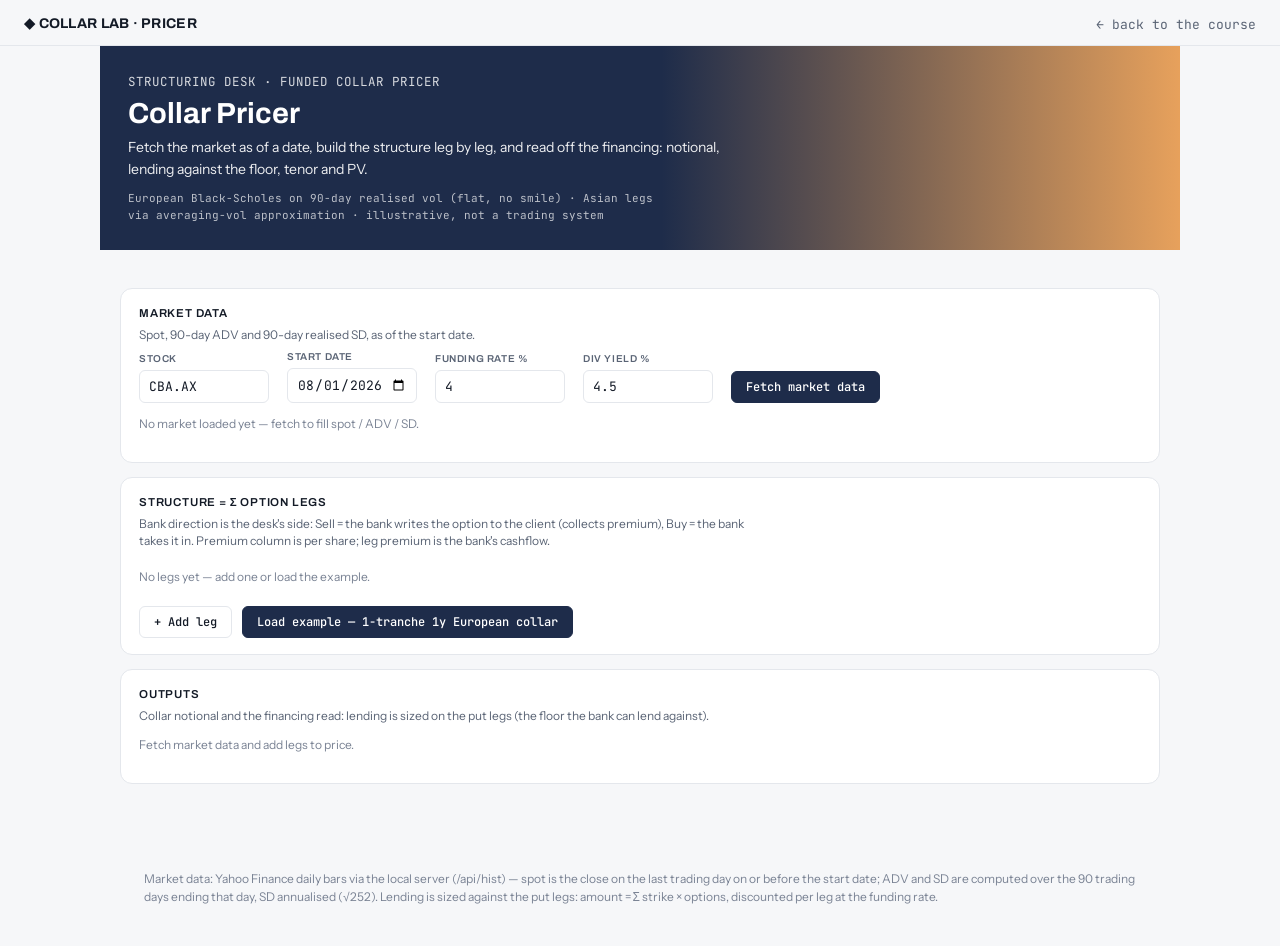
==== pricer/index.html @ 74e8ebea "Collar Pricer: new dashboard at /pricer with live market data server.py replaces the static server: " ====
<!DOCTYPE html>
<html lang="en">
<head>
  <meta charset="utf-8">
  <meta name="viewport" content="width=device-width, initial-scale=1">
  <title>Collar Pricer</title>
  <link rel="preconnect" href="https://fonts.googleapis.com">
  <link rel="preconnect" href="https://fonts.gstatic.com" crossorigin>
  <link href="https://fonts.googleapis.com/css2?family=Archivo:wght@600;700&family=Instrument+Sans:wght@400;500&family=JetBrains+Mono:wght@400;500&display=swap" rel="stylesheet">
  <link rel="stylesheet" href="../css/style.css">
  <link rel="icon" href="data:image/svg+xml,<svg xmlns='http://www.w3.org/2000/svg' viewBox='0 0 100 100'><text y='.9em' font-size='90'>🧮</text></svg>">
  <style>
    table.legs { border-collapse: collapse; width: 100%; font-size: 12.5px; margin: 10px 0; }
    table.legs th {
      font-family: var(--font-display); font-weight: 600; text-transform: uppercase;
      letter-spacing: 0.05em; font-size: 10px; color: var(--ink-2);
      border-bottom: 1px solid var(--baseline); padding: 6px 6px; text-align: left; white-space: nowrap;
    }
    table.legs td { padding: 5px 6px; border-bottom: 1px solid var(--grid); vertical-align: middle; }
    table.legs input, table.legs select {
      font-family: var(--font-mono); font-size: 12px; color: var(--ink);
      background: var(--surface); border: 1px solid var(--border); border-radius: 6px;
      padding: 5px 7px; width: 100%; min-width: 74px;
    }
    table.legs input[type=number] { min-width: 88px; }
    table.legs input:focus, table.legs select:focus { outline: 2px solid var(--dawn-deep); outline-offset: -1px; }
    table.legs td.calc { font-family: var(--font-mono); font-variant-numeric: tabular-nums; text-align: right; white-space: nowrap; }
    table.legs td.calc.pos { color: var(--good-text); }
    table.legs td.calc.neg { color: var(--critical); }
    table.legs button.x { appearance: none; border: none; background: none; color: var(--critical); font-size: 15px; cursor: pointer; padding: 0 4px; }
    .legs-wrap { overflow-x: auto; }
    .mkt-inputs { display: flex; gap: 18px; flex-wrap: wrap; align-items: flex-end; }
    .mkt-inputs .field label {
      display: block; font-family: var(--font-display); font-size: 10px; font-weight: 600;
      text-transform: uppercase; letter-spacing: 0.06em; color: var(--ink-2); margin-bottom: 4px;
    }
    .mkt-inputs .field input {
      font-family: var(--font-mono); font-size: 13px; color: var(--ink);
      background: var(--surface); border: 1px solid var(--border); border-radius: 6px;
      padding: 7px 9px; width: 130px;
    }
    .mkt-inputs .field input:focus { outline: 2px solid var(--dawn-deep); outline-offset: -1px; }
    .fetch-err { color: var(--critical); font-size: 12.5px; margin-top: 8px; }
  </style>
</head>
<body>
  <header class="app">
    <div class="masthead-nav">
      <span class="brand">◆ COLLAR LAB · PRICER</span>
      <nav class="tabs"><button onclick="location.href='/index.html'">← back to the course</button></nav>
    </div>
  </header>
  <main id="main">
    <header class="masthead">
      <p class="kicker">STRUCTURING DESK · FUNDED COLLAR PRICER</p>
      <h1>Collar Pricer</h1>
      <p class="sub">Fetch the market as of a date, build the structure leg by leg, and read off the financing: notional, lending against the floor, tenor and PV.</p>
      <p class="asat">European Black-Scholes on 90-day realised vol (flat, no smile) · Asian legs via averaging-vol approximation · illustrative, not a trading system</p>
    </header>
    <div class="wrap" id="app"></div>
  </main>
  <footer class="app">
    Market data: Yahoo Finance daily bars via the local server (/api/hist) — spot is the close on the last trading day on or
    before the start date; ADV and SD are computed over the 90 trading days ending that day, SD annualised (√252).
    Lending is sized against the put legs: amount = Σ strike × options, discounted per leg at the funding rate.
  </footer>
  <script src="../js/state.js"></script>
  <script src="../js/bs.js"></script>
  <script src="../js/ui.js"></script>
  <script src="pricer.js"></script>
</body>
</html>
---- css/style.css ----
/* ============ Collar Lab — styled after the Investment dashboard ============
   Tokens lifted from /Users/gazmart/code/Investment: navy/amber dawn gradient,
   Archivo display, Instrument Sans body, JetBrains Mono numerals, white cards
   on paper grey. Light-only, like the original.                              */
:root {
  --ink: #131a26;
  --ink-2: #5a6475;
  --muted: #7a8394;
  --page: #f6f7f9;
  --surface: #ffffff;
  --border: #e4e7ec;
  --grid: #eceef2;
  --baseline: #c8cdd6;
  --dawn-deep: #1e2c4a;
  --dawn-light: #e7a15c;
  --accent: #1e2c4a;
  --hover: color-mix(in srgb, var(--ink) 5%, transparent);

  /* chart series — brand hues stepped for mark duty (validated: CVD ΔE 9.2,
     all ≥3:1 on white). Chrome keeps the exact Investment tokens. */
  --s1: #33549b;      /* net / primary — chart navy */
  --s2: #b4552d;      /* put leg — signal terracotta (exact brand) */
  --s3: #5aa06d;      /* call leg — free green, stepped lighter for CVD */
  --s4: #e7a15c;      /* amber — labeled reference lines only */
  --s5: #7f92b3;      /* slate */
  --s7: #7f92b3;      /* recessive secondary series — slate (2-series max, legend) */
  --s8: #b4552d;
  --good: #4e7d5b;
  --good-text: #4e7d5b;
  --warn: #e7a15c;
  --serious: #b4552d;
  --critical: #b4552d;
  --div-pos: #5aa06d; /* buys */
  --div-neg: #b4552d; /* sells */
  --shadow: none;

  --font-display: "Archivo", Arial, Helvetica, sans-serif;
  --font-body: "Instrument Sans", Arial, Helvetica, sans-serif;
  --font-mono: "JetBrains Mono", ui-monospace, monospace;
}

* { box-sizing: border-box; }
html, body { margin: 0; padding: 0; }
body {
  background: var(--page);
  color: var(--ink);
  font-family: var(--font-body);
  font-size: 14.5px;
  line-height: 1.55;
  -webkit-font-smoothing: antialiased;
}
:focus-visible { outline: 2px solid var(--dawn-deep); outline-offset: 2px; }
.mono { font-family: var(--font-mono); font-variant-numeric: tabular-nums; }

/* ---------- sticky top: brand + tabs + globals ---------- */
header.app {
  position: sticky; top: 0; z-index: 30;
  background: var(--page);
  border-bottom: 1px solid var(--border);
  padding: 0 24px;
}
.masthead-nav { display: flex; align-items: center; gap: 24px; padding: 12px 0 0; }
.masthead-nav .brand {
  font-family: var(--font-display); font-weight: 700; font-size: 14px;
  letter-spacing: 0.02em; flex-shrink: 0; padding-bottom: 10px;
}
nav.tabs { display: flex; gap: 18px; overflow-x: auto; scrollbar-width: none; margin-left: auto; }
nav.tabs::-webkit-scrollbar { display: none; }
nav.tabs button {
  appearance: none; border: none; background: none; cursor: pointer;
  font-family: var(--font-mono); font-size: 13px; color: var(--ink-2);
  padding: 4px 0 10px;
  border-bottom: 2px solid transparent;
  white-space: nowrap;
  display: flex; align-items: center; gap: 6px;
}
nav.tabs button .n { color: var(--dawn-light); font-weight: 500; }
nav.tabs button:hover { color: var(--ink); }
nav.tabs button.active { color: var(--dawn-deep); border-bottom-color: var(--dawn-deep); font-weight: 500; }
nav.tabs button.active .n { color: var(--dawn-light); }

.globals {
  display: flex; align-items: center; gap: 18px; flex-wrap: wrap;
  padding: 9px 0 10px;
  border-top: 1px solid var(--border);
  font-size: 12px;
}
.globals .g-item { display: flex; align-items: center; gap: 7px; color: var(--ink-2); font-family: var(--font-mono); font-size: 12px; }
.globals .g-item b { color: var(--ink); font-weight: 500; font-variant-numeric: tabular-nums; }
.globals input[type=range] { width: 100px; accent-color: var(--dawn-deep); }

/* ---------- gradient masthead banner ---------- */
.masthead {
  position: relative;
  display: flex; flex-direction: column; justify-content: center; gap: 7px;
  min-height: 120px;
  padding: 26px 28px;
  color: #fff;
  background: linear-gradient(90deg, var(--dawn-deep) 0%, var(--dawn-deep) 52%, var(--dawn-light) 100%);
}
.masthead .kicker { font-family: var(--font-mono); font-size: 12.5px; color: rgba(255,255,255,0.82); margin: 0; }
.masthead h1 { font-family: var(--font-display); font-weight: 700; font-size: 29px; margin: 0; line-height: 1.1; }
.masthead .sub { font-size: 14px; color: rgba(255,255,255,0.92); margin: 0; max-width: 70ch; }
.masthead .asat { font-family: var(--font-mono); font-size: 11px; color: rgba(255,255,255,0.7); margin: 2px 0 0; }
.masthead .toolbar { position: absolute; right: 28px; top: 22px; display: flex; gap: 10px; }
.pill {
  display: inline-flex; align-items: center; gap: 7px;
  font-family: var(--font-mono); font-size: 11px;
  padding: 5px 10px; border-radius: 999px;
  background: rgba(255,255,255,0.14); border: 1px solid rgba(255,255,255,0.28);
  color: rgba(255,255,255,0.95); white-space: nowrap;
}
.pill .dot { width: 8px; height: 8px; border-radius: 50%; background: var(--dawn-light); box-shadow: 0 0 0 3px rgba(231,161,92,0.25); }

/* ---------- main layout ---------- */
main { max-width: 1080px; margin: 0 auto; padding: 0 0 64px; }
.wrap { padding: 24px 20px 0; }
section.tab-panel { display: none; padding: 24px 20px 0; }
section.tab-panel.active { display: block; }

h2 {
  font-family: var(--font-display); font-weight: 700;
  font-size: 21px; letter-spacing: 0.005em; margin: 4px 0 4px;
}
h3 {
  font-family: var(--font-display); font-weight: 600; text-transform: uppercase;
  letter-spacing: 0.06em; font-size: 13px; color: var(--ink);
  margin: 32px 0 8px;
}
p.lede { color: var(--ink-2); font-size: 14.5px; max-width: 76ch; margin: 4px 0 18px; }
p { max-width: 76ch; }
.dim { color: var(--ink-2); }
small, .small { font-size: 12px; color: var(--muted); }
code { font-family: var(--font-mono); background: var(--grid); padding: 1px 5px; border-radius: 4px; font-size: 0.88em; }

/* cards & grid */
.card {
  background: var(--surface);
  border: 1px solid var(--border);
  border-radius: 12px;
  padding: 16px 18px;
  margin: 14px 0;
}
.card .caption { font-size: 12px; color: var(--ink-2); margin-top: 8px; max-width: none; line-height: 1.5; }
.grid2 { display: grid; grid-template-columns: 1fr 1fr; gap: 14px; }
.grid3 { display: grid; grid-template-columns: 1fr 1fr 1fr; gap: 14px; }
.grid2 .card, .grid3 .card { margin: 0; }
@media (max-width: 900px) { .grid2, .grid3 { grid-template-columns: 1fr; } }

/* callouts — Investment style: amber tint, terracotta for warnings */
.callout {
  border-left: 3px solid var(--dawn-light);
  background: color-mix(in srgb, var(--dawn-light) 8%, #fff);
  border: 1px solid var(--border);
  border-left: 3px solid var(--dawn-light);
  border-radius: 0 8px 8px 0;
  padding: 12px 16px;
  margin: 16px 0;
  max-width: 82ch;
}
.callout.trader { border-left-color: var(--dawn-deep); background: color-mix(in srgb, var(--dawn-deep) 5%, #fff); }
.callout.warn { border-left-color: var(--critical); background: color-mix(in srgb, var(--critical) 7%, #fff); }
.callout .tag {
  display: block; font-family: var(--font-display); font-size: 10.5px; font-weight: 600;
  letter-spacing: 0.08em; text-transform: uppercase; color: var(--ink-2); margin-bottom: 3px;
}
.callout p { margin: 4px 0; font-size: 13.5px; line-height: 1.5; }

/* stat tiles */
.tiles { display: flex; gap: 12px; flex-wrap: wrap; margin: 14px 0; }
.tile {
  background: var(--surface); border: 1px solid var(--border); border-radius: 12px;
  padding: 14px 16px; min-width: 150px; flex: 1;
}
.tile .k {
  font-family: var(--font-display); text-transform: uppercase; letter-spacing: 0.08em;
  font-size: 10.5px; color: var(--ink-2);
}
.tile .v { font-family: var(--font-mono); font-size: 21px; font-weight: 500; margin-top: 5px; }
.tile .d { font-family: var(--font-mono); font-size: 11px; color: var(--ink-2); margin-top: 2px; }
.tile .v.pos { color: var(--good-text); }
.tile .v.neg { color: var(--critical); }

/* ---------- controls ---------- */
.controls {
  display: flex; gap: 10px 22px; flex-wrap: wrap; align-items: center;
  background: var(--surface); border: 1px solid var(--border); border-radius: 12px;
  padding: 12px 16px; margin: 14px 0;
}
.ctl { display: flex; flex-direction: column; gap: 3px; min-width: 132px; }
.ctl > label {
  font-family: var(--font-display); text-transform: uppercase; letter-spacing: 0.06em;
  color: var(--ink-2); font-size: 10px;
  display: flex; justify-content: space-between; gap: 8px; align-items: baseline;
}
.ctl > label b { font-family: var(--font-mono); color: var(--ink); font-variant-numeric: tabular-nums; font-weight: 500; font-size: 12px; text-transform: none; letter-spacing: 0; }
.ctl input[type=range] { width: 100%; accent-color: var(--dawn-deep); margin: 0; }
.ctl select {
  font-family: var(--font-mono); font-size: 12.5px; color: var(--ink);
  background: var(--surface); border: 1px solid var(--border); border-radius: 6px;
  padding: 6px 8px;
}
.ctl select:focus { outline: 2px solid var(--dawn-deep); outline-offset: -1px; }
.seg { display: inline-flex; border: 1px solid var(--border); border-radius: 6px; overflow: hidden; background: var(--surface); }
.seg button {
  appearance: none; border: none; background: none; cursor: pointer;
  font-family: var(--font-mono); font-size: 11.5px; padding: 5px 11px; color: var(--ink-2);
}
.seg button.active { background: var(--dawn-deep); color: #fff; font-weight: 500; }
.seg button:not(.active):hover { color: var(--ink); background: var(--hover); }
.chk { display: flex; align-items: center; gap: 7px; color: var(--ink-2); font-size: 13px; cursor: pointer; }
.chk input { width: 15px; height: 15px; accent-color: var(--dawn-deep); }

button.btn {
  font-family: var(--font-mono); font-size: 12px; font-weight: 500;
  background: var(--dawn-deep); color: #fff; border: 1px solid var(--dawn-deep); border-radius: 6px;
  padding: 7px 14px; cursor: pointer;
}
button.btn.ghost { background: var(--surface); color: var(--ink); border-color: var(--border); }
button.btn:hover { opacity: 0.92; }

/* ---------- chart internals ---------- */
.chart-box { position: relative; }
.chart-box svg { display: block; width: 100%; height: auto; }
.chart-box svg text { font-family: var(--font-mono); }
.chart-title {
  font-family: var(--font-display); font-weight: 600; text-transform: uppercase;
  letter-spacing: 0.07em; font-size: 11.5px; color: var(--ink); margin: 0 0 3px;
}
.chart-sub { font-size: 12px; color: var(--ink-2); margin: 0 0 6px; line-height: 1.45; }
.legend { display: flex; gap: 14px; flex-wrap: wrap; margin: 6px 0 2px; font-family: var(--font-mono); font-size: 11px; color: var(--ink-2); }
.legend .li { display: inline-flex; align-items: center; gap: 6px; }
.legend .swatch { width: 14px; height: 3px; border-radius: 2px; display: inline-block; }
.legend .swatch.dashed { background: repeating-linear-gradient(90deg, currentColor 0 3px, transparent 3px 6px); height: 2px; }
.viz-tooltip {
  position: absolute; pointer-events: none; z-index: 20;
  background: var(--dawn-deep); color: #fff; border-radius: 6px;
  box-shadow: 0 4px 12px rgba(0,0,0,0.2);
  padding: 7px 10px; font-family: var(--font-mono); font-size: 11px; line-height: 1.55;
  min-width: 130px; display: none;
}
.viz-tooltip .tt-x { font-weight: 500; margin-bottom: 2px; color: var(--dawn-light); }
.viz-tooltip .row { display: flex; align-items: center; gap: 10px; justify-content: space-between; }
.viz-tooltip .row .name { display: inline-flex; align-items: center; gap: 5px; color: rgba(255,255,255,0.75); }
.viz-tooltip .row .val { font-variant-numeric: tabular-nums; }
.viz-tooltip .dot { width: 7px; height: 7px; border-radius: 50%; display: inline-block; }

/* scenario player */
.player-bar {
  display: flex; align-items: center; gap: 12px; flex-wrap: wrap;
  background: var(--surface); border: 1px solid var(--border); border-radius: 12px;
  padding: 10px 14px; margin: 12px 0;
}
.player-bar input[type=range] { flex: 1; min-width: 140px; accent-color: var(--dawn-deep); }
.player-bar .day { font-size: 12.5px; font-weight: 500; min-width: 92px; text-align: right; font-variant-numeric: tabular-nums; }
.player-narrate { min-height: 62px; }
.narrate.paused-moment {
  border-left-color: var(--dawn-light);
  background: color-mix(in srgb, var(--dawn-light) 10%, var(--surface));
  box-shadow: 0 0 0 1px color-mix(in srgb, var(--dawn-light) 45%, transparent);
}
.paused-tag {
  display: inline-flex; align-items: center; gap: 6px;
  font-family: var(--font-mono); font-size: 10.5px; font-weight: 600;
  letter-spacing: 0.07em; text-transform: uppercase;
  color: var(--dawn-deep); margin-left: 12px;
}
.paused-tag .pdot {
  width: 8px; height: 8px; border-radius: 50%;
  background: var(--dawn-light);
  box-shadow: 0 0 0 3px color-mix(in srgb, var(--dawn-light) 30%, transparent);
  animation: pausepulse 1.6s ease-in-out infinite;
}
@keyframes pausepulse { 0%, 100% { opacity: 1; } 50% { opacity: 0.35; } }
.continue-btn { margin-top: 10px; }
.milestone-row { display: flex; gap: 14px; flex-wrap: wrap; margin: 8px 0 2px; }
.ms-dot {
  font-family: var(--font-mono); font-size: 11px; color: var(--muted);
  display: inline-flex; align-items: center; gap: 5px;
}
.ms-dot .tick { color: var(--grid); font-size: 13px; transition: color .2s; }
.ms-dot.hit { color: var(--ink); }
.ms-dot.hit .tick { color: var(--dawn-light); }
.scenario-picker { display: flex; gap: 8px; flex-wrap: wrap; margin: 12px 0 4px; }
.scenario-picker button {
  appearance: none; font-family: var(--font-mono); font-size: 12px; cursor: pointer;
  background: var(--surface); color: var(--ink-2);
  border: 1px solid var(--border); border-radius: 999px; padding: 6px 14px;
}
.scenario-picker button:hover { color: var(--ink); background: var(--hover); }
.scenario-picker button.active { background: var(--dawn-deep); color: #fff; border-color: var(--dawn-deep); }

/* timeline scrubber */
.scrubber {
  display: flex; align-items: center; gap: 14px; margin: 10px 0;
  background: var(--surface); border: 1px solid var(--border); border-radius: 12px;
  padding: 10px 16px;
}
.scrubber input[type=range] { flex: 1; accent-color: var(--dawn-deep); }
.scrubber .day { font-family: var(--font-mono); font-variant-numeric: tabular-nums; font-weight: 500; font-size: 13px; min-width: 100px; }

/* narrative / commentary */
.narrate {
  background: var(--surface);
  border: 1px solid var(--border);
  border-left: 3px solid var(--dawn-light);
  border-radius: 0 12px 12px 0;
  padding: 13px 18px; margin: 12px 0;
}
.narrate .phase {
  font-family: var(--font-display); font-size: 11px; font-weight: 700;
  letter-spacing: 0.08em; text-transform: uppercase; color: var(--dawn-deep);
}
.narrate p { margin: 5px 0 0; font-size: 13.5px; line-height: 1.5; }

/* tables */
table.data { border-collapse: collapse; width: 100%; font-size: 13px; margin: 10px 0; }
table.data th {
  text-align: right; font-family: var(--font-display); font-weight: 600;
  text-transform: uppercase; letter-spacing: 0.06em;
  color: var(--ink-2); font-size: 10.5px;
  border-bottom: 1px solid var(--border); padding: 7px 10px;
}
table.data th:first-child, table.data td:first-child { text-align: left; }
table.data td {
  text-align: right; padding: 8px 10px; border-bottom: 1px solid var(--grid);
  font-family: var(--font-mono); font-variant-numeric: tabular-nums; font-size: 12.5px;
}
table.data td:first-child { font-family: var(--font-body); font-size: 13px; }
table.data tbody tr:hover { background: var(--hover); }
table.data tr.hl td { font-weight: 600; color: var(--dawn-deep); }

footer.app {
  max-width: 1080px; margin: 0 auto; padding: 8px 44px 40px;
  color: var(--muted); font-size: 12px; line-height: 1.5;
}

@media (max-width: 760px) {
  .masthead h1 { font-size: 23px; }
  .masthead .toolbar { position: static; margin-bottom: 4px; }
  section.tab-panel { padding: 18px 14px 0; }
}
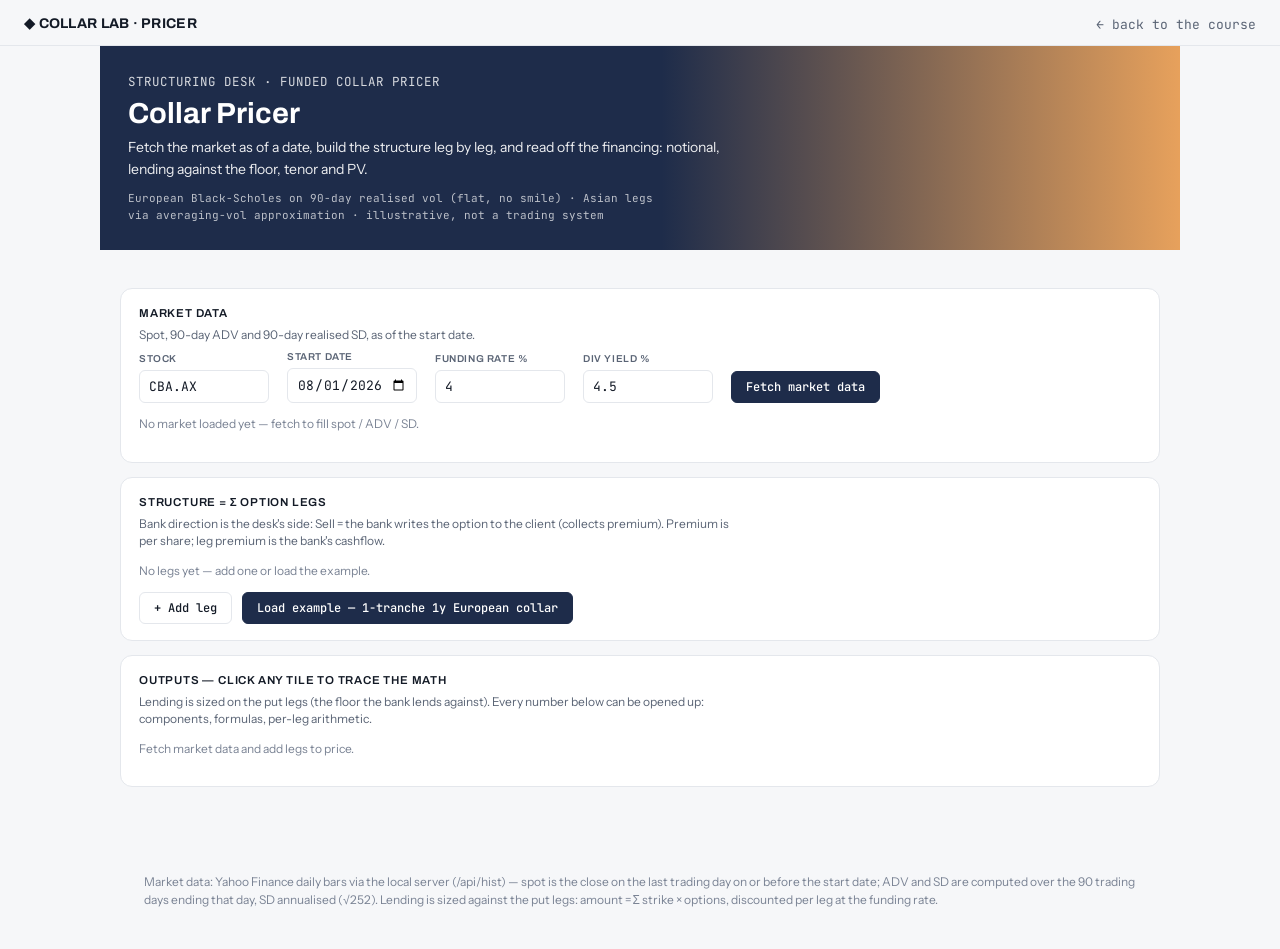
==== commit 6a8d4b95: "Pricer: full math traces on every output + blotter fits without scroll Every output tile is now clic" ====
--- a/pricer/index.html
+++ b/pricer/index.html
@@ -10,25 +10,48 @@
   <link rel="stylesheet" href="../css/style.css">
   <link rel="icon" href="data:image/svg+xml,<svg xmlns='http://www.w3.org/2000/svg' viewBox='0 0 100 100'><text y='.9em' font-size='90'>🧮</text></svg>">
   <style>
-    table.legs { border-collapse: collapse; width: 100%; font-size: 12.5px; margin: 10px 0; }
+    /* legs blotter — sized to fit the page with NO horizontal scroll */
+    table.legs { border-collapse: collapse; width: 100%; font-size: 12px; margin: 10px 0; table-layout: auto; }
     table.legs th {
       font-family: var(--font-display); font-weight: 600; text-transform: uppercase;
-      letter-spacing: 0.05em; font-size: 10px; color: var(--ink-2);
-      border-bottom: 1px solid var(--baseline); padding: 6px 6px; text-align: left; white-space: nowrap;
+      letter-spacing: 0.04em; font-size: 9.5px; color: var(--ink-2);
+      border-bottom: 1px solid var(--baseline); padding: 5px 4px; text-align: left; white-space: nowrap;
     }
-    table.legs td { padding: 5px 6px; border-bottom: 1px solid var(--grid); vertical-align: middle; }
+    table.legs th.r { text-align: right; }
+    table.legs td { padding: 4px 4px; border-bottom: 1px solid var(--grid); vertical-align: middle; }
     table.legs input, table.legs select {
-      font-family: var(--font-mono); font-size: 12px; color: var(--ink);
-      background: var(--surface); border: 1px solid var(--border); border-radius: 6px;
-      padding: 5px 7px; width: 100%; min-width: 74px;
+      font-family: var(--font-mono); font-size: 11.5px; color: var(--ink);
+      background: var(--surface); border: 1px solid var(--border); border-radius: 5px;
+      padding: 4px 5px; width: 100%;
     }
-    table.legs input[type=number] { min-width: 88px; }
+    table.legs .w-dir { width: 62px; }
+    table.legs .w-n { width: 86px; }
+    table.legs .w-cp { width: 56px; }
+    table.legs .w-k { width: 74px; }
+    table.legs .w-type { width: 92px; }
+    table.legs .w-per { width: 82px; }
+    table.legs .w-date { width: 118px; }
     table.legs input:focus, table.legs select:focus { outline: 2px solid var(--dawn-deep); outline-offset: -1px; }
-    table.legs td.calc { font-family: var(--font-mono); font-variant-numeric: tabular-nums; text-align: right; white-space: nowrap; }
+    table.legs td.calc { font-family: var(--font-mono); font-variant-numeric: tabular-nums; text-align: right; white-space: nowrap; font-size: 11.5px; }
     table.legs td.calc.pos { color: var(--good-text); }
     table.legs td.calc.neg { color: var(--critical); }
-    table.legs button.x { appearance: none; border: none; background: none; color: var(--critical); font-size: 15px; cursor: pointer; padding: 0 4px; }
-    .legs-wrap { overflow-x: auto; }
+    table.legs button.x { appearance: none; border: none; background: none; color: var(--critical); font-size: 14px; cursor: pointer; padding: 0 2px; }
+
+    /* clickable output tiles + trace panel */
+    .tile.clickable { cursor: pointer; transition: box-shadow .12s; }
+    .tile.clickable:hover { box-shadow: 0 0 0 1px var(--dawn-deep) inset; }
+    .tile.clickable.active { box-shadow: 0 0 0 2px var(--dawn-deep) inset; }
+    .tile.clickable .d u { text-decoration-style: dotted; color: var(--dawn-deep); }
+    .trace {
+      border: 1px solid var(--border); border-left: 3px solid var(--dawn-deep);
+      border-radius: 0 10px 10px 0; background: color-mix(in srgb, var(--dawn-deep) 3%, var(--surface));
+      padding: 14px 18px; margin-top: 12px;
+    }
+    .trace-title { font-family: var(--font-display); font-weight: 700; font-size: 13px; text-transform: uppercase; letter-spacing: .05em; margin: 0 0 4px; }
+    .trace-sec { font-family: var(--font-display); font-weight: 600; font-size: 11px; text-transform: uppercase; letter-spacing: .06em; color: var(--ink-2); margin: 14px 0 2px; }
+    table.trace-table td.f { text-align: left; font-size: 11.5px; color: var(--ink-2); word-break: break-word; }
+    table.trace-table td:first-child { font-family: var(--font-body); white-space: nowrap; }
+    .trace-result { font-family: var(--font-mono); font-size: 13.5px; margin: 12px 0 2px; }
     .mkt-inputs { display: flex; gap: 18px; flex-wrap: wrap; align-items: flex-end; }
     .mkt-inputs .field label {
       display: block; font-family: var(--font-display); font-size: 10px; font-weight: 600;
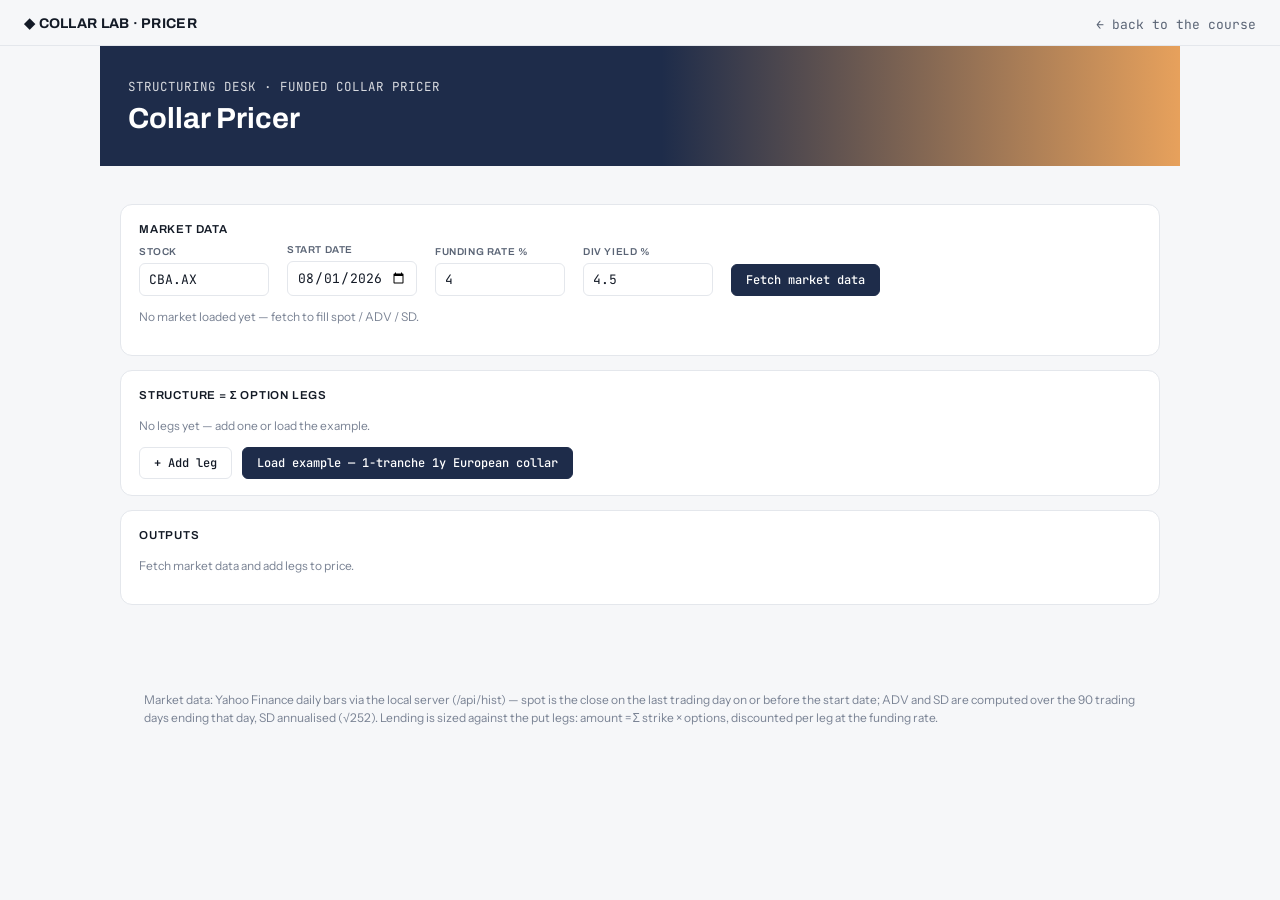
==== commit 2f195cf1: "Pricer: strip masthead sub and model notes for the minimal look Co-Authored-By: Claude Fable 5 <nore" ====
--- a/pricer/index.html
+++ b/pricer/index.html
@@ -77,8 +77,6 @@
     <header class="masthead">
       <p class="kicker">STRUCTURING DESK · FUNDED COLLAR PRICER</p>
       <h1>Collar Pricer</h1>
-      <p class="sub">Fetch the market as of a date, build the structure leg by leg, and read off the financing: notional, lending against the floor, tenor and PV.</p>
-      <p class="asat">European Black-Scholes on 90-day realised vol (flat, no smile) · Asian legs via averaging-vol approximation · illustrative, not a trading system</p>
     </header>
     <div class="wrap" id="app"></div>
   </main>
